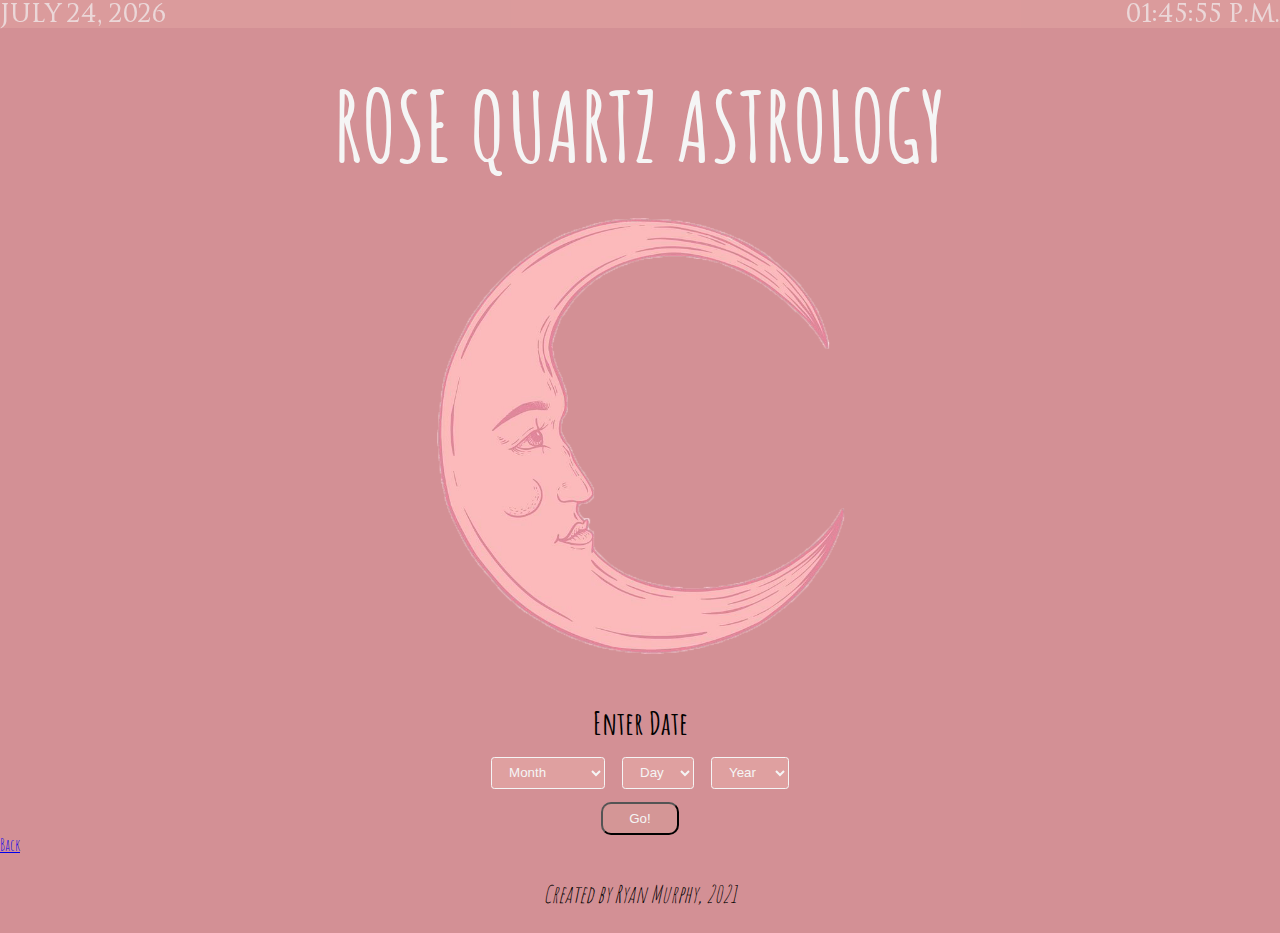
==== moon.html @ ce1d27de "Shows (Incorrect) Moon Phase" ====
<!DOCTYPE html>
<html lang="en">
    <head>
        <meta charset="UTF-8">
        <meta name="viewport" content="width=device-width, initial-scale=1.0">
        <title>Rose Quartz Astrology</title>
        <link href="Resources/CSS/moon.css" rel="stylesheet">
        <link href="https://fonts.googleapis.com/css2?family=Amatic+SC&family=Noto+Sans+Display:wght@100&display=swap" rel="stylesheet">
    </head>

    <body>

        <header>
            <section id="header"></section>
        </header>

        <section id="title">
            <h1 id="title-text">ROSE QUARTZ ASTROLOGY</h1>
        </section>

        <section id="image-container">
            <img id="image-1" src = "Resources/pinkmoon.png">
        </section>

        <!-- Date Form-->
        <section id="date-container">
            <h3 id="date-header">Enter Date</h3>
            <select name="month" class="date-select" id="month">
                <option selected disabled>Month</option>
            </select>
            <select name="day" class="date-select" id="day">
                <option selected disabled>Day</option>
            </select>
            <select name="year" class="date-select" id="year">
                <option selected disabled>Year</option>
            </select>

            <button id="date-button">Go!</button>
        </section>


        <section id="moon-container">
            <section class="moon-element" id="moon-img-container">

            </section>
            <section class="moon-element" id="moon-text-container">

            </section>
        </section>

        <a href="index.html">Back</a>
        
        <footer>
            <p id="footer-text">Created by Ryan Murphy, 2021</p>
        </footer>
    </body>

    <script src="Resources/Scripts/datetime.js"></script>
    <script src="Resources/Scripts/moon.js"></script>

</html>
---- Resources/CSS/moon.css ----
@font-face {
    font-family: "SpaceAndAstronomy";
    src: url("../Fonts/SpaceAndAstronomy.ttf");
}

#date-container {
    display: block;
    margin-top: 1em;
    margin-left: auto;
    margin-right: auto;
    width: fit-content;
    text-align: center;
}

#date-button {
    background-color: rgb(212, 150, 150);
    border-radius: 0.75em;
    color: whitesmoke;
    display: block;
    margin-left: auto;
    margin-right: auto;
    padding: 0.5em 2em;
}

#date-header {
    margin: 0;
    color: black;
}

#footer-text {
    left: 0;
    bottom: 0;
    width: 100%;
    font-size: 1.5em;
    font-style: italic;
    text-align: center;
}

#header {
    position: fixed;
    top: 0;
    width: 100%;
    display: flex;
    flex-direction: row;
    justify-content: space-between;
    background-color: rgb(223, 160, 160);
    font-family: "SpaceAndAstronomy";
    font-size: 1.5em;
    margin: 0 auto;
    opacity: 0.7;
}

#image-1 {
    margin: auto;
    width: 50%;
    height: auto;
    max-width: 500px;
}

#image-container {
    display: flex;
    justify-content: center;
    position: relative;
    
    
    margin: 0 auto;
    z-index: -1;
}

#title-text {
    color: whitesmoke;
    font-size: 6em;
    text-align: center;
    margin-bottom: 0;
}

.date-select {
    padding: 0.5em 1em;
    margin: 1em 0.5em;
}

body {
    background-color: rgb(211,144,149);
    font-family: 'Amatic SC', cursive;
    margin-top: 0;
    margin-left: 0;
    margin-right: 0;
}

footer {
    position: relative;
    bottom: 0em;
    width: 100%;
}

h3 {
    font-size: 2em;
}

select {
    background-color: rgb(223, 160, 160);
    border: 1px solid;
    border-color: whitesmoke;
    border-radius: 0.25em;
    color: whitesmoke;
}

@media (orientation: portrait) {
    #date-container{
        width: 100%;
        height: auto;
        margin: 0;
        height: 15em;
    }

    #date-header {
        font-size: 4em;
    }

    .date-select, button {
        font-size: 1.75em;
    }

}
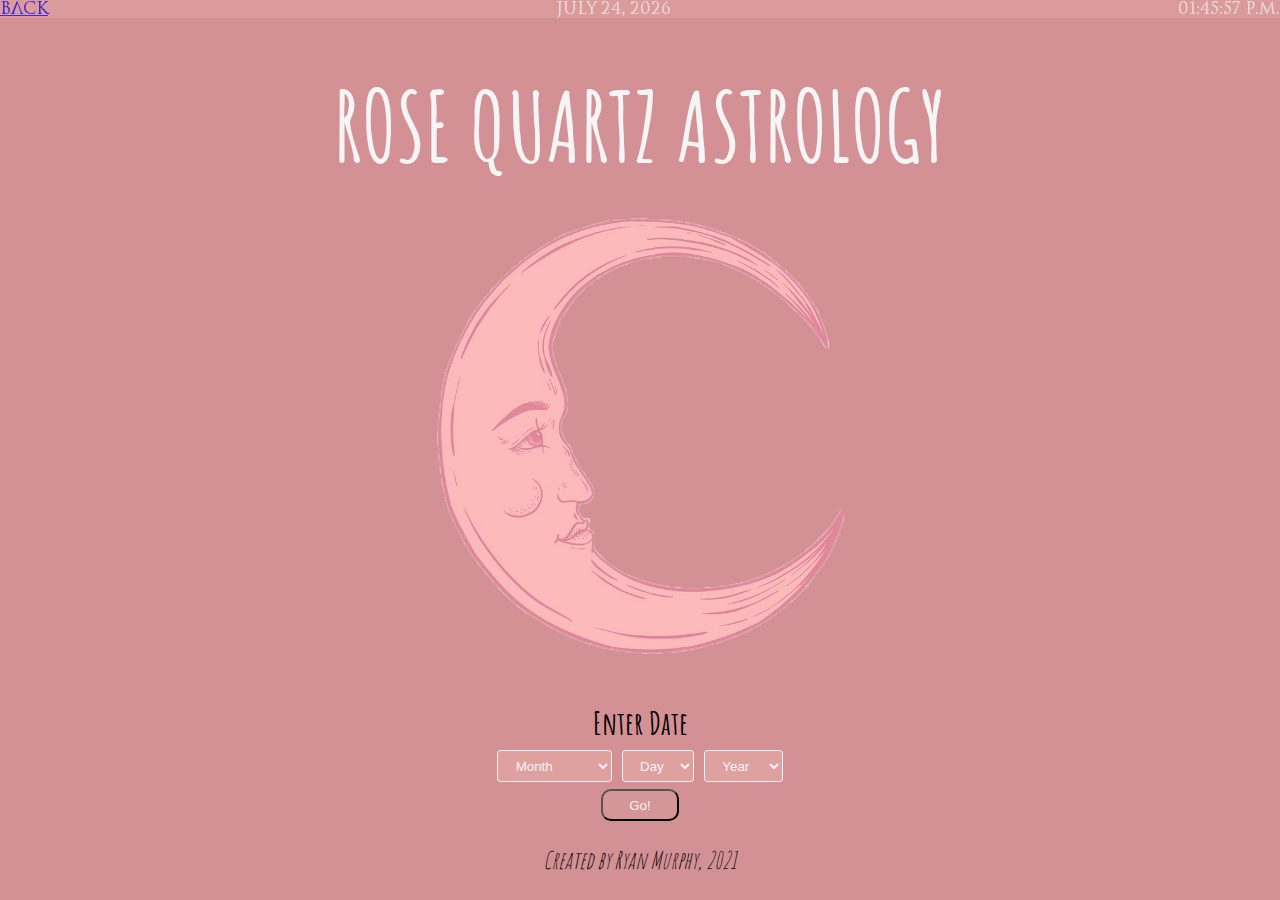
==== commit 2093484a: "IDK" ====
--- a/moon.html
+++ b/moon.html
@@ -11,8 +11,11 @@
     <body>
 
         <header>
-            <section id="header"></section>
+            <section id="header">
+                <a href="index.html">Back</a></section>
         </header>
+
+        
 
         <section id="title">
             <h1 id="title-text">ROSE QUARTZ ASTROLOGY</h1>
@@ -47,8 +50,6 @@
 
             </section>
         </section>
-
-        <a href="index.html">Back</a>
         
         <footer>
             <p id="footer-text">Created by Ryan Murphy, 2021</p>
--- a/Resources/CSS/moon.css
+++ b/Resources/CSS/moon.css
@@ -42,10 +42,11 @@
     width: 100%;
     display: flex;
     flex-direction: row;
+    flex-wrap: nowrap;
     justify-content: space-between;
     background-color: rgb(223, 160, 160);
     font-family: "SpaceAndAstronomy";
-    font-size: 1.5em;
+    font-size: 1em;
     margin: 0 auto;
     opacity: 0.7;
 }
@@ -61,10 +62,23 @@
     display: flex;
     justify-content: center;
     position: relative;
-    
-    
     margin: 0 auto;
     z-index: -1;
+}
+
+#moon-container {
+    font-family: 'SpaceAndAstronomy';
+    display: block;
+    margin: auto;
+    text-align: center;
+}
+
+#moon-img-container {
+    display: flex;
+    justify-content: center;
+    position: relative;
+    margin: 0 auto;
+   
 }
 
 #title-text {
@@ -76,7 +90,7 @@
 
 .date-select {
     padding: 0.5em 1em;
-    margin: 1em 0.5em;
+    margin: 0.5em 0.25em;
 }
 
 body {
@@ -89,7 +103,7 @@
 
 footer {
     position: relative;
-    bottom: 0em;
+    bottom: 0;
     width: 100%;
 }
 
@@ -110,15 +124,14 @@
         width: 100%;
         height: auto;
         margin: 0;
-        height: 15em;
     }
 
     #date-header {
-        font-size: 4em;
+        font-size: 2em;
     }
 
     .date-select, button {
-        font-size: 1.75em;
+        font-size: 1em;
     }
 
 }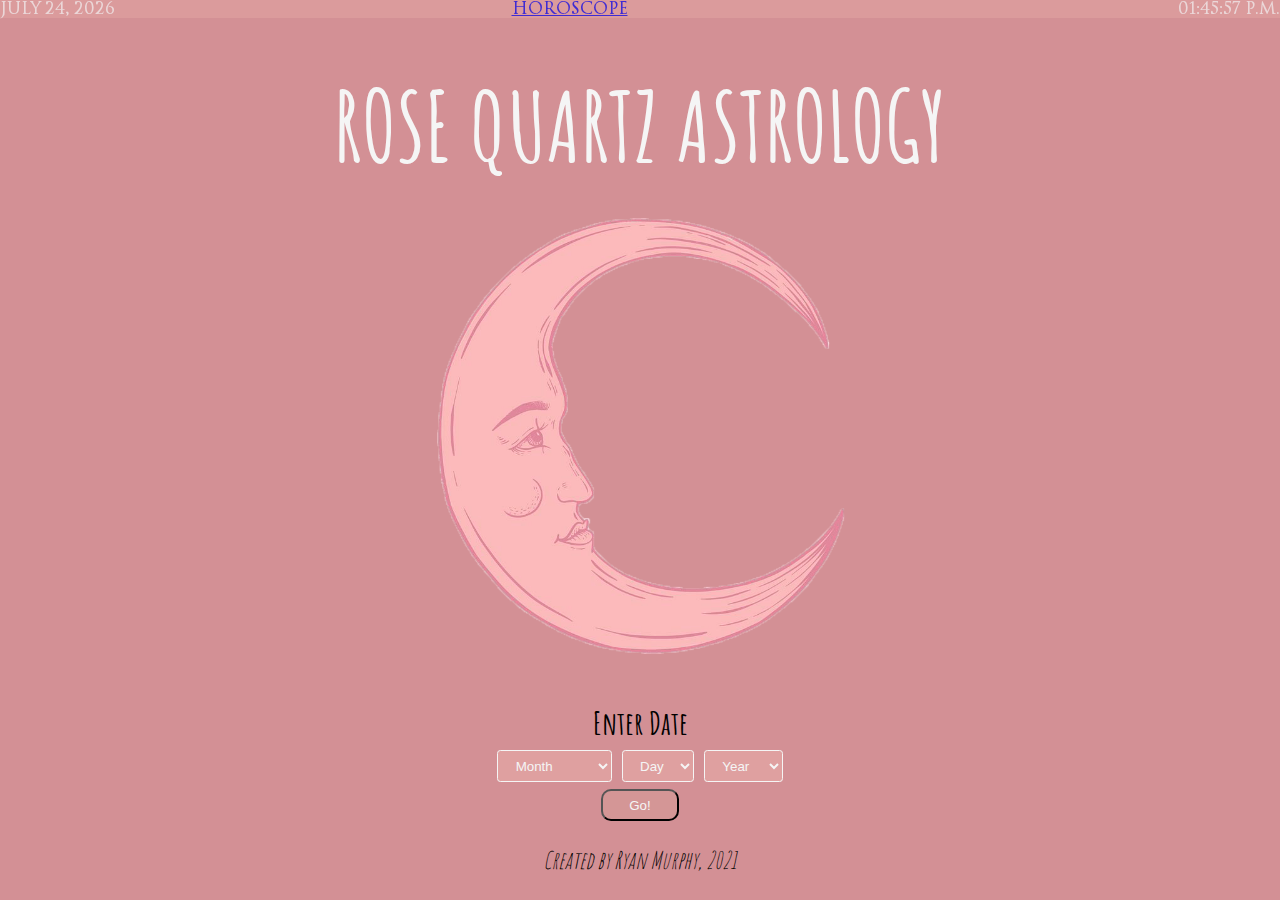
==== commit fd293f70: "Updated header" ====
--- a/moon.html
+++ b/moon.html
@@ -11,8 +11,7 @@
     <body>
 
         <header>
-            <section id="header">
-                <a href="index.html">Back</a></section>
+            <section id="header"></section>
         </header>
 
         
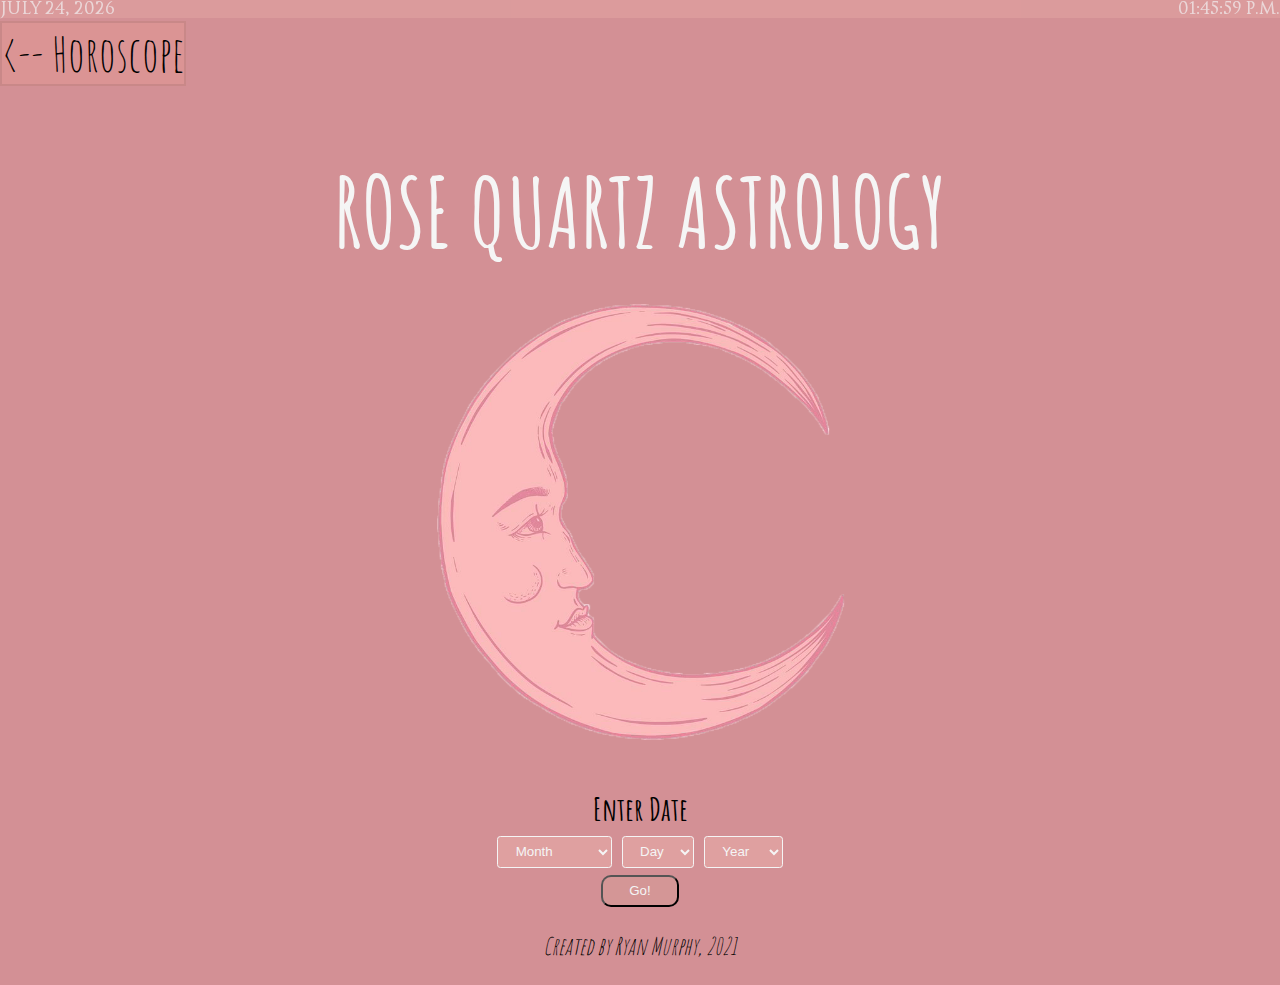
==== commit 71392b4f: "Styled page links" ====
--- a/moon.html
+++ b/moon.html
@@ -14,7 +14,7 @@
             <section id="header"></section>
         </header>
 
-        
+        <section id="link-container"></section>
 
         <section id="title">
             <h1 id="title-text">ROSE QUARTZ ASTROLOGY</h1>
--- a/Resources/CSS/moon.css
+++ b/Resources/CSS/moon.css
@@ -64,6 +64,29 @@
     position: relative;
     margin: 0 auto;
     z-index: -1;
+}
+
+#link {
+    outline: none;
+    text-decoration: none;
+    display: inline-block;
+    font-size: 3em;
+    text-align: center;
+    border: 2px solid rgb(201, 136, 136);
+    color: black;
+}
+
+a:link, a:visited, a:focus {
+    background: rgb(219, 148, 148);
+}
+  
+a:hover {
+    background-color: rgb(223, 160, 160);
+}
+
+#link-container {
+    margin: 1.3em auto;
+    text-align: left;
 }
 
 #moon-container {
@@ -134,4 +157,8 @@
         font-size: 1em;
     }
 
+    #header {
+        font-size: 0.8em;
+    }
+
 }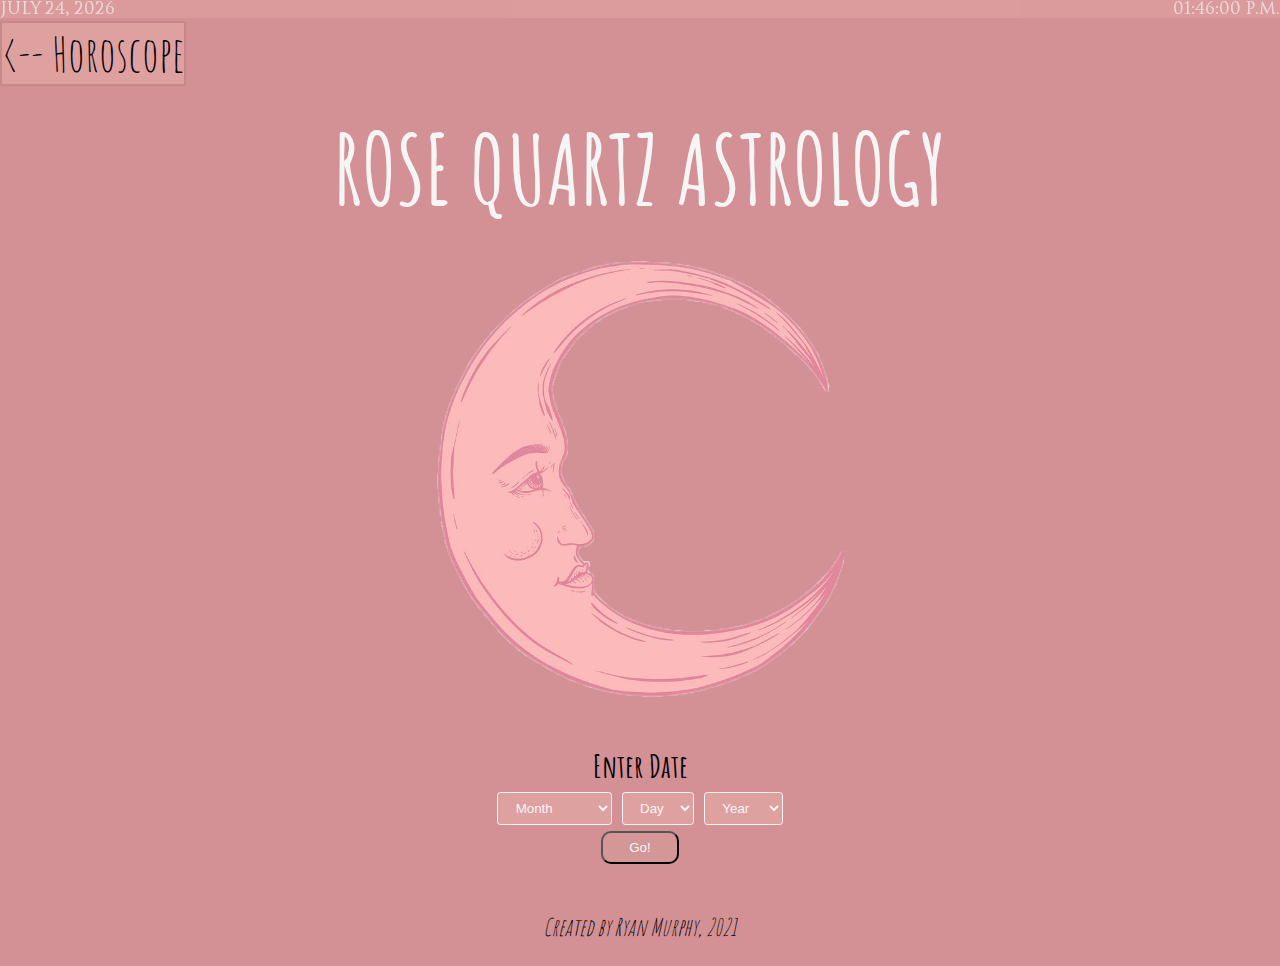
==== commit bcee3505: "Moon display looks better" ====
--- a/moon.html
+++ b/moon.html
@@ -42,12 +42,6 @@
 
 
         <section id="moon-container">
-            <section class="moon-element" id="moon-img-container">
-
-            </section>
-            <section class="moon-element" id="moon-text-container">
-
-            </section>
         </section>
         
         <footer>
--- a/Resources/CSS/moon.css
+++ b/Resources/CSS/moon.css
@@ -77,11 +77,11 @@
 }
 
 a:link, a:visited, a:focus {
-    background: rgb(219, 148, 148);
+    background: rgb(223, 160, 160);
 }
   
 a:hover {
-    background-color: rgb(223, 160, 160);
+    background-color: rgb(223, 172, 172);
 }
 
 #link-container {
@@ -90,13 +90,23 @@
 }
 
 #moon-container {
-    font-family: 'SpaceAndAstronomy';
-    display: block;
-    margin: auto;
+    background-color: rgb(223, 160, 160);
+    border-radius: 0.75em;
+    height: fit-content;
+    margin: 3em 10%;
     text-align: center;
+    vertical-align: auto;
 }
 
-#moon-img-container {
+#moon-head {
+    background-color:rgb(219, 148, 148);
+    font-family: 'SpaceAndAstronomy', serif;
+    font-size: 2em;
+    margin: 0 auto;
+    padding: 0.5em 0;
+}
+
+#moon-img {
     display: flex;
     justify-content: center;
     position: relative;
@@ -104,10 +114,17 @@
    
 }
 
+#moon-text {
+    border-radius: 0.75em;
+    margin: 0;
+    padding: 0.25em 0.5em;
+}
+
 #title-text {
     color: whitesmoke;
     font-size: 6em;
     text-align: center;
+    margin-top: 0;
     margin-bottom: 0;
 }
 
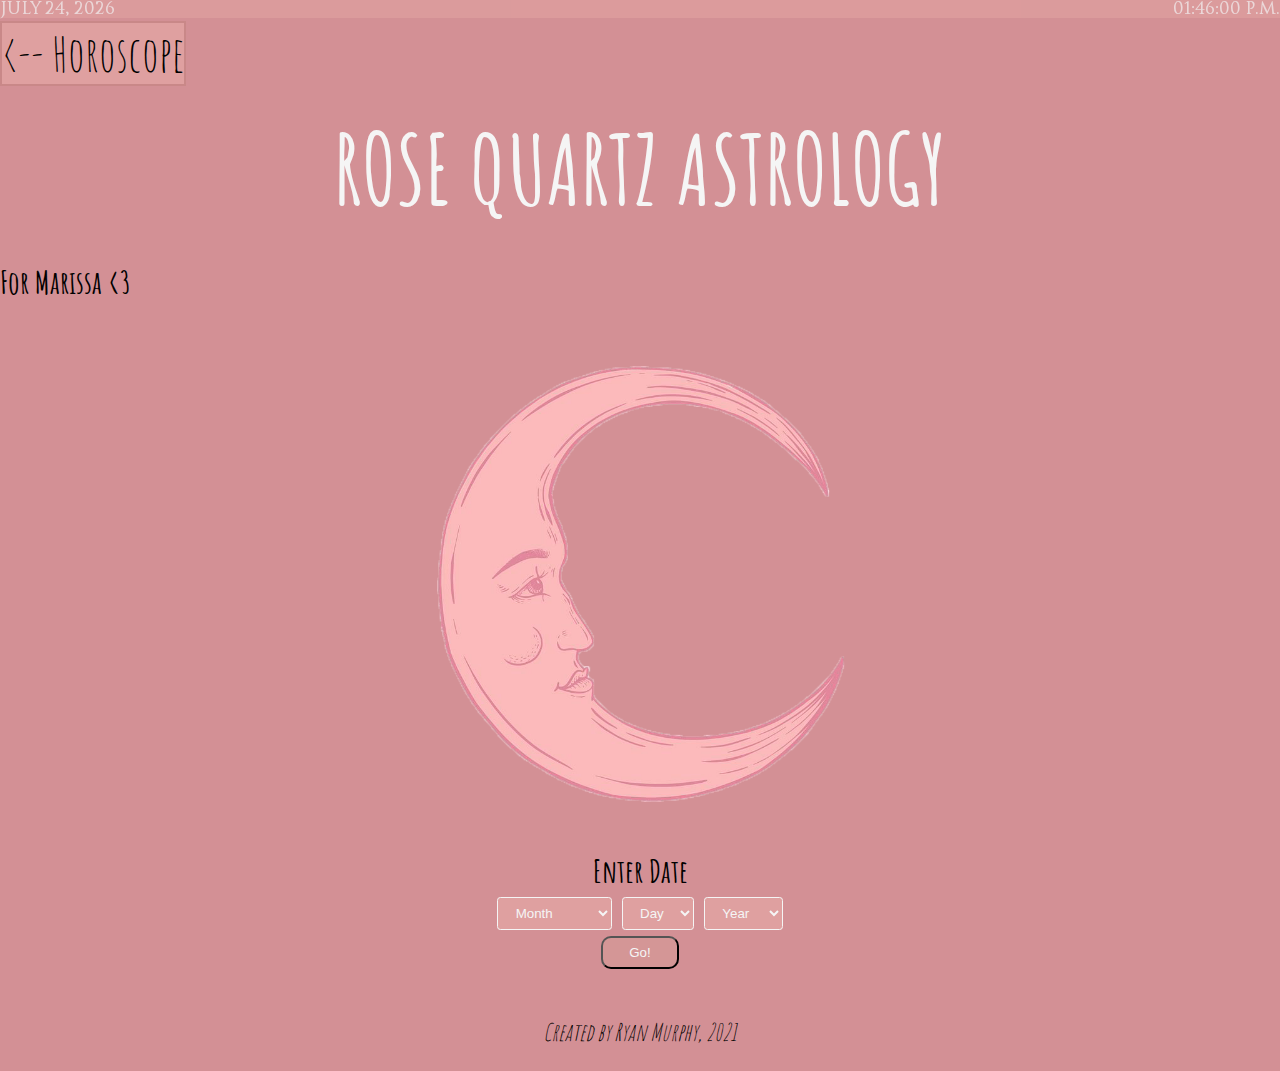
==== commit 278433c5: "Important Update" ====
--- a/moon.html
+++ b/moon.html
@@ -18,6 +18,7 @@
 
         <section id="title">
             <h1 id="title-text">ROSE QUARTZ ASTROLOGY</h1>
+            <h3>For Marissa <3</h3>
         </section>
 
         <section id="image-container">
--- a/Resources/CSS/moon.css
+++ b/Resources/CSS/moon.css
@@ -106,12 +106,13 @@
     padding: 0.5em 0;
 }
 
-#moon-img {
+#moon-image {
     display: flex;
     justify-content: center;
     position: relative;
     margin: 0 auto;
-   
+    width: 50%;
+    height: auto;
 }
 
 #moon-text {
@@ -178,4 +179,8 @@
         font-size: 0.8em;
     }
 
+    #moon-image {
+        width: 75%;
+    }
+
 }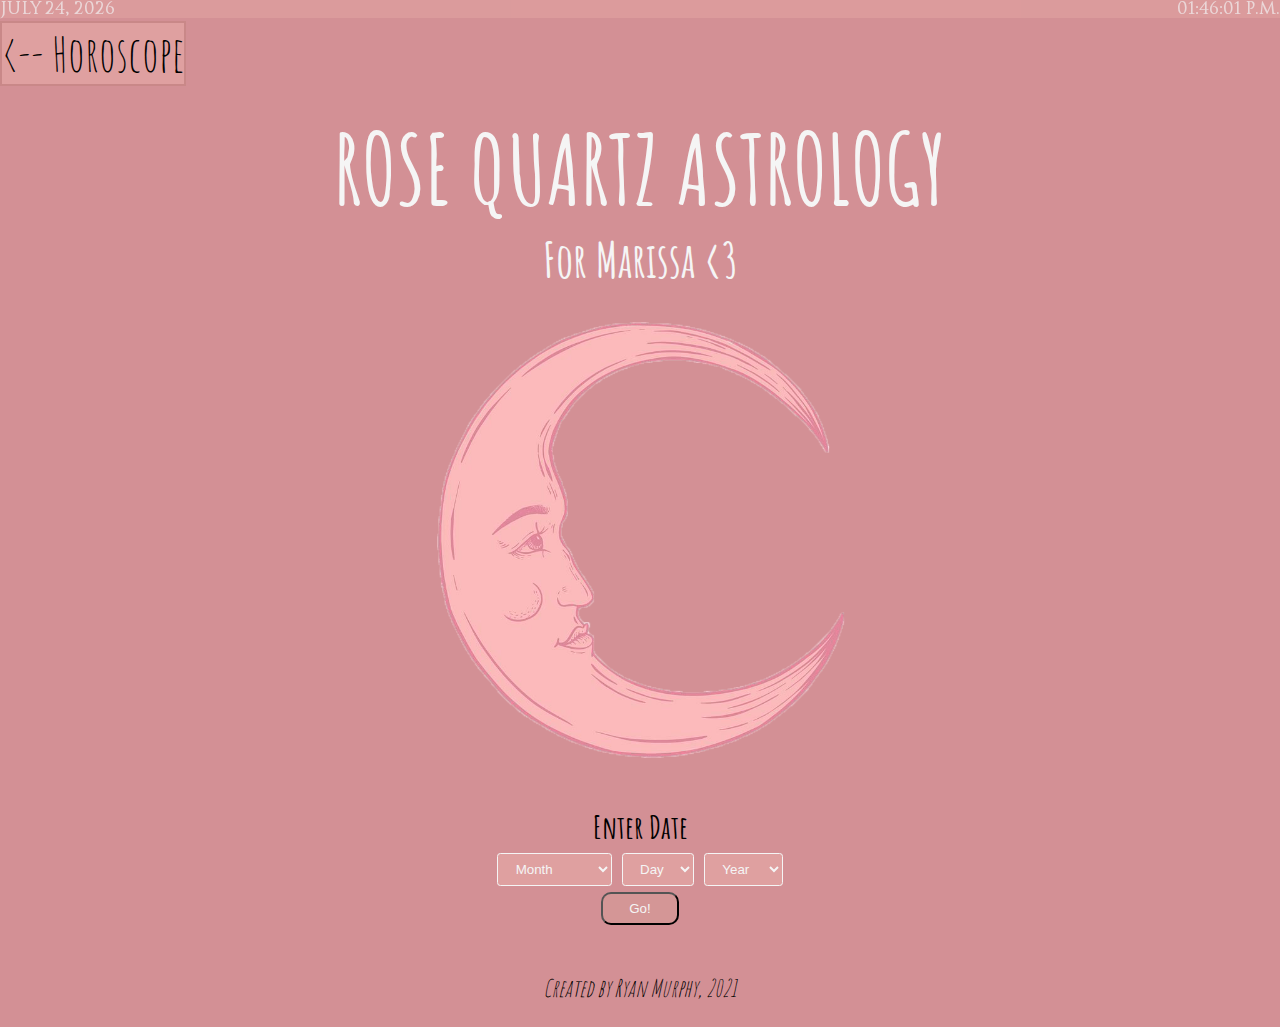
==== commit 56299069: "Important Update" ====
--- a/moon.html
+++ b/moon.html
@@ -18,7 +18,7 @@
 
         <section id="title">
             <h1 id="title-text">ROSE QUARTZ ASTROLOGY</h1>
-            <h3>For Marissa <3</h3>
+            <h3 id="subtext">For Marissa <3</h3>
         </section>
 
         <section id="image-container">
--- a/Resources/CSS/moon.css
+++ b/Resources/CSS/moon.css
@@ -121,6 +121,14 @@
     padding: 0.25em 0.5em;
 }
 
+#subtext {
+    color: whitesmoke;
+    font-size: 3em;
+    text-align: center;
+    margin-top: 0;
+    margin-bottom: 0;
+}
+
 #title-text {
     color: whitesmoke;
     font-size: 6em;
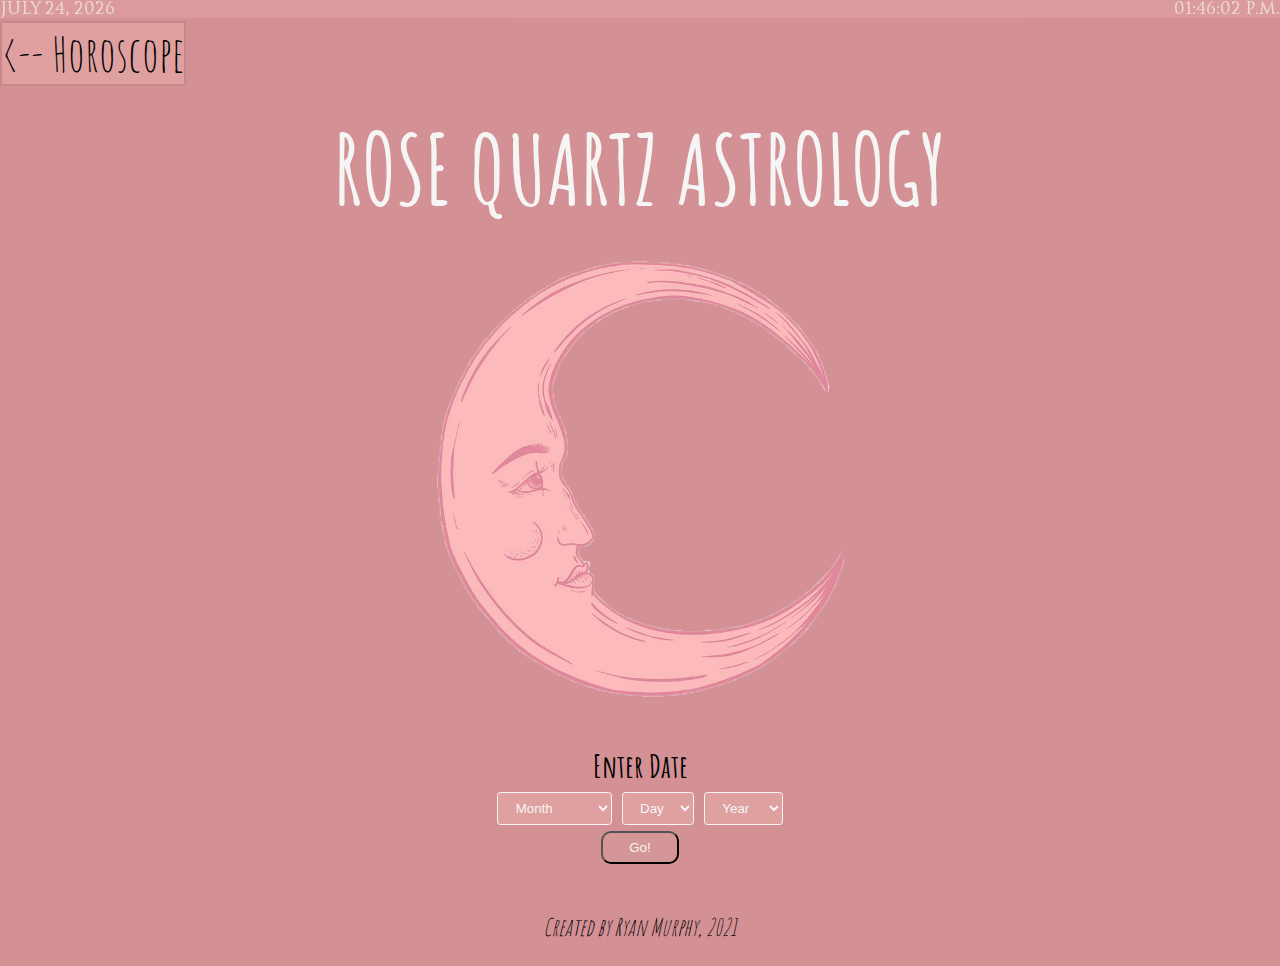
==== commit b6fd78e1: "Fixed it." ====
--- a/moon.html
+++ b/moon.html
@@ -18,7 +18,6 @@
 
         <section id="title">
             <h1 id="title-text">ROSE QUARTZ ASTROLOGY</h1>
-            <h3 id="subtext">For Marissa <3</h3>
         </section>
 
         <section id="image-container">
